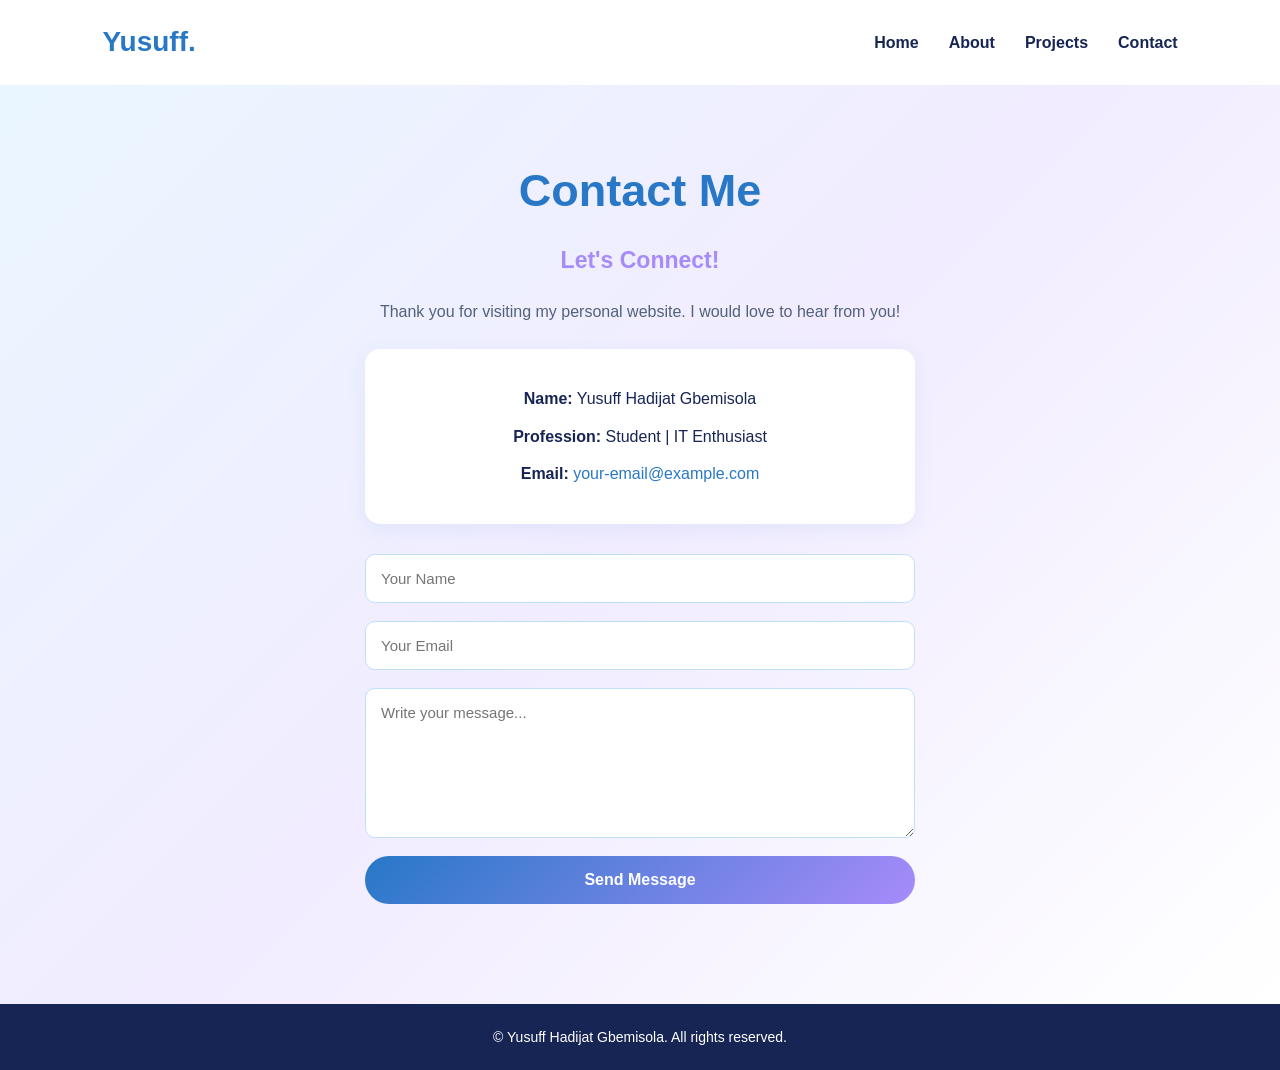
==== pages/contact.html @ 29b8d8a3 "Add files via upload" ====
<!DOCTYPE html>
<html lang="en">

<head>
    <meta charset="UTF-8">
    <meta name="viewport" content="width=device-width, initial-scale=1.0">

    <link rel="preconnect" href="https://rsms.me/">
    <link rel="stylesheet" href="https://rsms.me/inter/inter.css">

    <link rel="stylesheet" href="../css/style.css">

    <title>Contact Me | Yusuff Hadijat Gbemisola</title>
</head>

<body>

    <!-- NAVIGATION BAR -->
    <header>
        
        <nav>
            <h2>Yusuff.</h2>

             <button class="menu-toggle" id="menuToggle">
        ☰
             </button>

    <ul id="navMenu">
        <li><a href="../index.html" class="nav-link">Home</a></li>
        <li><a href="about.html" class="nav-link">About</a></li>
        <li><a href="projects.html" class="nav-link">Projects</a></li>
        <li><a href="contact.html" class="nav-link">Contact</a></li>
    </ul>
</nav>

    </header>

    <!-- CONTACT SECTION -->
    <main>

        <section class="contact-section">

            <h1>Contact Me</h1>

            <h2>Let's Connect!</h2>

            <p>
                Thank you for visiting my personal website.
                I would love to hear from you!
            </p>

            <!-- CONTACT INFORMATION -->
            <div class="contact-info">

                <p>
                    <strong>Name:</strong>
                    Yusuff Hadijat Gbemisola
                </p>

                <p>
                    <strong>Profession:</strong>
                    Student | IT Enthusiast
                </p>

                <p>
                    <strong>Email:</strong>
                    <a href="mailto:your-email@example.com">
                        your-email@example.com
                    </a>
                </p>

            </div>

            <!-- CONTACT FORM -->
            <form id="contactForm">

                <input
                    type="text"
                    id="name"
                    placeholder="Your Name"
                    required
                >

                <input
                    type="email"
                    id="email"
                    placeholder="Your Email"
                    required
                >

                <textarea
                    id="message"
                    placeholder="Write your message..."
                    required
                ></textarea>

                <button type="submit">
                    Send Message
                </button>

            </form>

            <p id="formResponse"></p>

        </section>

    </main>

    <!-- FOOTER -->
    <footer>
        <p>&copy; <span id="currentYear"></span> Yusuff Hadijat Gbemisola. All rights reserved.</p>
    </footer>

    <script src="../js/script.js"></script>

</body>
</html>
---- css/style.css ----
/* =================================
   1. GLOBAL STYLING
================================= */

* {
    margin: 0;
    padding: 0;
    box-sizing: border-box;
}

:root {
    --primary: #2878C7;
    --secondary: #A78BFA;
    --accent: #64B5F6;
    --dark: #172554;
    --light: #FFFFFF;

    /* BACKGROUND COLOURS */
    --background: #EAF6FF;
    --soft-blue: #BDE0FE;
    --soft-lavender: #F1ECFF;

    font-family: Inter, sans-serif;
    font-feature-settings: 'liga' 1, 'calt' 1;
}

@supports (font-variation-settings: normal) {
    :root {
        font-family: InterVariable, sans-serif;
    }
}

body {
    
    font-family: inherit;
    background-color: var(--background);
    color: var(--dark);
    line-height: 1.6;
}


/* =================================
   2. NAVIGATION BAR
================================= */

header {
    background-color: var(--light);
    padding: 20px 8%;
    box-shadow: 0 3px 15px rgba(40, 120, 199, 0.08);
}

nav {
    display: flex;
    justify-content: space-between;
    align-items: center;
}

nav h2 {
    color: var(--primary);
    font-size: 28px;
    font-weight: 800;
}

nav ul {
    display: flex;
    list-style: none;
    gap: 30px;
}

nav ul li a {
    text-decoration: none;
    color: var(--dark);
    font-weight: 600;
    transition: 0.3s;
}

nav ul li a:hover {
    color: var(--primary);
}

/* =================================
   3. HERO SECTION
================================= */

.hero {
    min-height: 80vh;
    display: flex;
    align-items: center;
    justify-content: space-between;
    gap: 50px;
    padding: 70px 8%;
    background: linear-gradient(
        120deg,
        #EAF6FF,
        #F1ECFF,
        #FFFFFF
    )
}

.hero-content {
    max-width: 650px;
}

.welcome {
    color: var(--primary);
    font-size: 13px;
    font-weight: 800;
    letter-spacing: 3px;
    margin-bottom: 20px;
}

.hero h1 {
    font-size: clamp(35px, 5vw, 60px);
    line-height: 1.15;
    margin-bottom: 20px;
}

.hero h1 span {
    display: block;
    color: #2878C7;
}

.hero h2 {
    color: #7C5CC4;
    font-size: 22px;
    margin-bottom: 20px;
}

.intro {
    font-size: 16px;
    color: #625b75;
    max-width: 500px;
    margin-bottom: 30px;
}

/* =================================
   4. BUTTONS
================================= */

.hero-buttons {
    display: flex;
    gap: 15px;
    flex-wrap: wrap;
}

.btn {
    display: inline-block;
    padding: 13px 28px;
    border-radius: 30px;
    text-decoration: none;
    font-weight: 700;
    transition: 0.3s;
}

.primary-btn {
    background: linear-gradient(
        135deg,
        #2878C7,
        #A78BFA
    );
    color: #FFFFFF;
    box-shadow: 0 5px 15px rgba(40, 120, 199, 0.2);
}

.secondary-btn {
    background-color: #FFFFFF;
    border: 2px solid #A78BFA;
    color: #2878C7;
}

.btn:hover {
    transform: translateY(-4px);
    box-shadow: 0 8px 20px rgba(40, 120, 199, 0.2);
}

/* =================================
   5. PROFILE IMAGE
================================= */

.hero-image {
     width: 330px;
    height: 380px;
    flex-shrink: 0;
    border-radius: 45% 45% 20px 20px;

    background: linear-gradient(
        135deg,
        #64B5F6,
        #A78BFA,
        #BDE0FE
    );

    padding: 8px;
    overflow: hidden;
}

.hero-image img {
    width: 100%;
    height: 100%;
    object-fit: cover;
    border-radius: inherit;
}

/* =================================
   6. FOOTER
================================= */

footer {
    background-color: #172554;
    color: #FFFFFF;
    text-align: center;
    padding: 22px;
    font-size: 14px;
}

/* =================================
   7. RESPONSIVE DESIGN
================================= */

@media (max-width: 768px) {

    nav {
        flex-direction: column;
        gap: 15px;
    }

    nav ul {
        flex-wrap: wrap;
        justify-content: center;
        gap: 15px;
    }

    .hero {
        flex-direction: column;
        text-align: center;
        padding: 50px 6%;
    }

    .hero-buttons {
        justify-content: center;
    }

    .hero-image {
        width: 260px;
        height: 300px;
    }
}


/* =================================
   8. ABOUT ME PAGE
================================= */

.about-section {
    min-height: 80vh;
    padding: 80px 10%;
    background: linear-gradient(
        135deg,
        #EAF6FF,
        #F1ECFF,
        #FFFFFF
    );
    text-align: center;
}

.about-section h1 {
    font-size: 48px;
    color: #2878C7;
    margin-bottom: 15px;
}

.about-section h2 {
    font-size: 25px;
    color: #A78BFA;
    margin-bottom: 30px;
}

.about-section p {
    max-width: 750px;
    margin: 0 auto 20px;
    font-size: 17px;
    line-height: 1.9;
    color: #172554;
}


/* =================================
   9. PROJECTS PAGE
================================= */

.projects-section {
    min-height: 80vh;
    padding: 70px 8%;
    background: linear-gradient(
        135deg,
        #EAF6FF,
        #F1ECFF,
        #FFFFFF
    );
    text-align: center;
}

.projects-section h1 {
    font-size: 45px;
    color: #2878C7;
    margin-bottom: 15px;
}

.projects-section h2 {
    font-size: 23px;
    color: #A78BFA;
    margin-bottom: 45px;
}

/* PROJECT CARD CONTAINER */

.project-container {
    display: grid;
    grid-template-columns: repeat(3, 1fr);
    gap: 25px;
}

/* INDIVIDUAL PROJECT CARDS */

.project-card {
    background-color: #FFFFFF;
    padding: 30px;
    border-radius: 18px;
    box-shadow: 0 5px 20px rgba(40, 120, 199, 0.08);
    border: 1px solid #DCEBFA;
    transition: 0.3s;
}

/* CARD HOVER EFFECT */

.project-card:hover {
    transform: translateY(-8px);
    box-shadow: 0 12px 25px rgba(40, 120, 199, 0.15);
}

/* PROJECT TITLES */

.project-card h3 {
    color: #2878C7;
    font-size: 20px;
    margin-bottom: 15px;
}

/* PROJECT DESCRIPTIONS */

.project-card p {
    color: #52627A;
    font-size: 15px;
    line-height: 1.8;
    margin-bottom: 20px;
}

/* PROJECT TECHNOLOGY LABELS */

.project-card span {
    display: inline-block;
    background-color: #F1ECFF;
    color: #7253B5;
    padding: 8px 14px;
    border-radius: 20px;
    font-size: 12px;
    font-weight: 600;
}

/* MOBILE RESPONSIVENESS */

@media (max-width: 768px) {
    .project-container {
        grid-template-columns: 1fr;
    }
}


/* =================================
   10. CONTACT PAGE
================================= */

.contact-section {
    min-height: 80vh;
    padding: 70px 8%;
    background: linear-gradient(
        135deg,
        #EAF6FF,
        #F1ECFF,
        #FFFFFF
    );
    text-align: center;
}

.contact-section h1 {
    font-size: 45px;
    color: #2878C7;
    margin-bottom: 15px;
}

.contact-section h2 {
    font-size: 23px;
    color: #A78BFA;
    margin-bottom: 20px;
}

.contact-section > p {
    color: #52627A;
    margin-bottom: 25px;
}

/* CONTACT INFORMATION */

.contact-info {
    margin: 25px auto;
    max-width: 550px;
    background-color: #FFFFFF;
    padding: 25px;
    border-radius: 15px;
    box-shadow: 0 5px 20px rgba(40, 120, 199, 0.08);
}

.contact-info p {
    margin: 12px 0;
    color: #172554;
}

.contact-info a {
    color: #2878C7;
    text-decoration: none;
}

/* CONTACT FORM */

#contactForm {
    max-width: 550px;
    margin: 30px auto;
    display: flex;
    flex-direction: column;
    gap: 18px;
}

#contactForm input,
#contactForm textarea {
    width: 100%;
    padding: 15px;
    border: 1px solid #BDE0FE;
    border-radius: 10px;
    font-family: inherit;
    font-size: 15px;
    outline: none;
    background-color: #FFFFFF;
}

#contactForm input:focus,
#contactForm textarea:focus {
    border-color: #2878C7;
    box-shadow: 0 0 8px rgba(40, 120, 199, 0.15);
}

#contactForm textarea {
    min-height: 150px;
    resize: vertical;
}

/* SEND MESSAGE BUTTON */

#contactForm button {
    background: linear-gradient(
        135deg,
        #2878C7,
        #A78BFA
    );
    color: #FFFFFF;
    padding: 15px;
    border: none;
    border-radius: 30px;
    font-size: 16px;
    font-weight: 700;
    cursor: pointer;
    transition: 0.3s;
}

#contactForm button:hover {
    transform: translateY(-3px);
    box-shadow: 0 8px 20px rgba(40, 120, 199, 0.2);
}

/* FORM RESPONSE */

#formResponse {
    color: #2878C7;
    font-weight: 600;
    margin-top: 15px;
}


/* =================================
   11. ACTIVE NAVIGATION LINK
================================= */

nav ul li a.active {
    color: #2878C7;
    border-bottom: 3px solid #A78BFA;
    padding-bottom: 5px;
}

/* Mobile Navigation Button */
.menu-toggle {
    display: none;
    background: #2878C7;
    color: white;
    border: none;
    padding: 8px 14px;
    border-radius: 8px;
    font-size: 22px;
    cursor: pointer;
}

/* Mobile Navigation Layout */
@media (max-width: 768px) {
    nav {
        flex-direction: row;
        flex-wrap: wrap;
        justify-content: space-between;
    }

    .menu-toggle {
        display: block;
    }

    nav ul {
        display: none;
        width: 100%;
        flex-direction: column;
        align-items: center;
        gap: 15px;
        padding: 15px 0;
    }

    nav ul.show {
        display: flex;
    }
}
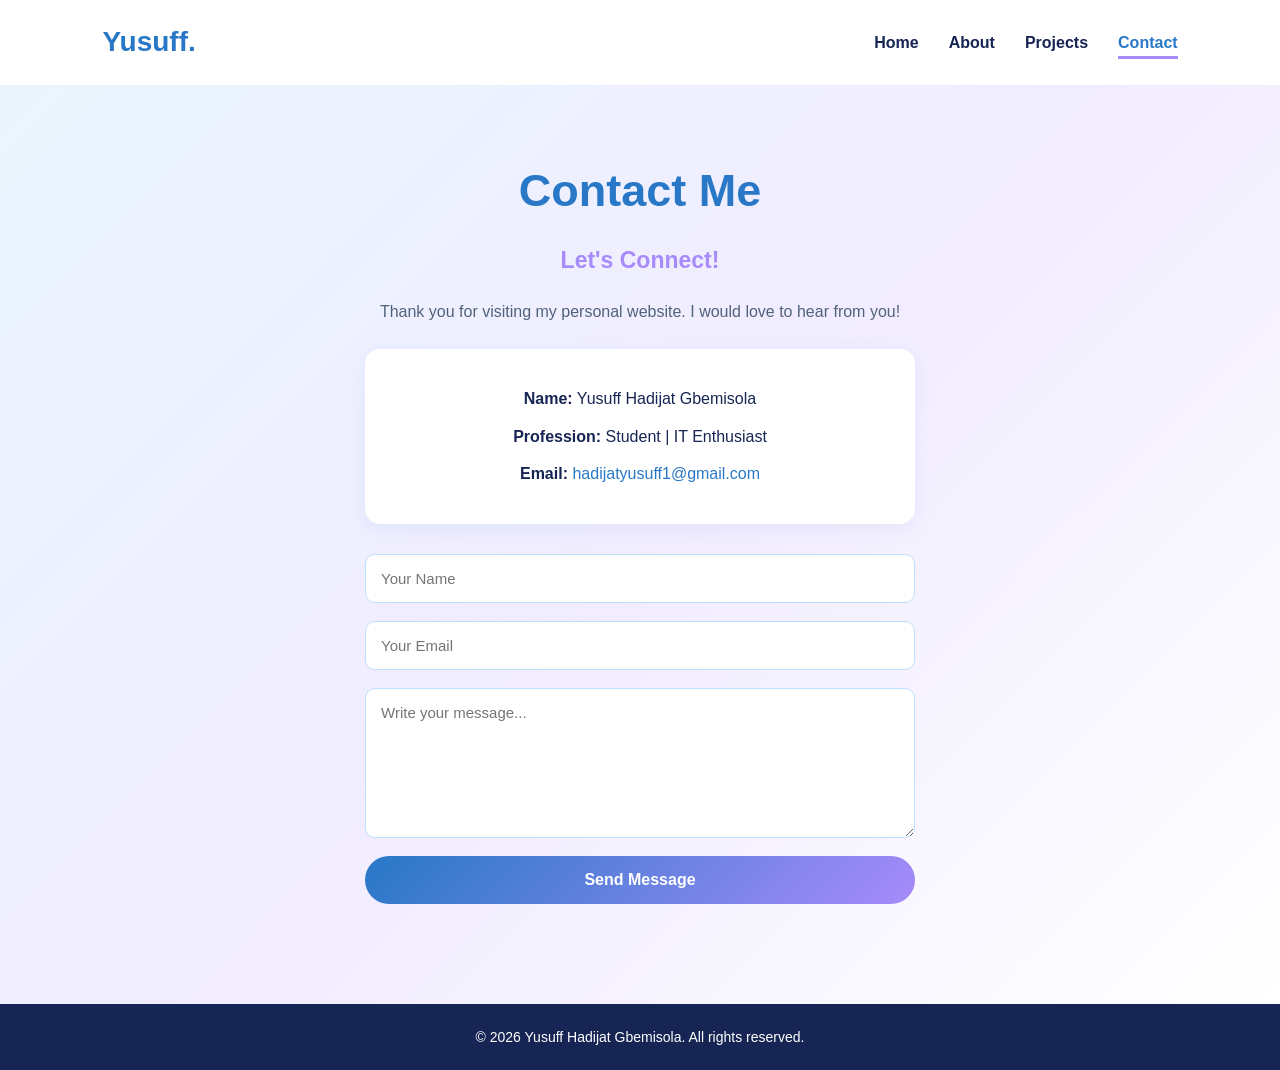
==== commit 6a720784: "Update contact.html" ====
--- a/pages/contact.html
+++ b/pages/contact.html
@@ -65,8 +65,8 @@
 
                 <p>
                     <strong>Email:</strong>
-                    <a href="mailto:your-email@example.com">
-                        your-email@example.com
+                    <a href="mailto:hadijatyusuff1@gmail.com">
+                        hadijatyusuff1@gmail.com
                     </a>
                 </p>
 
